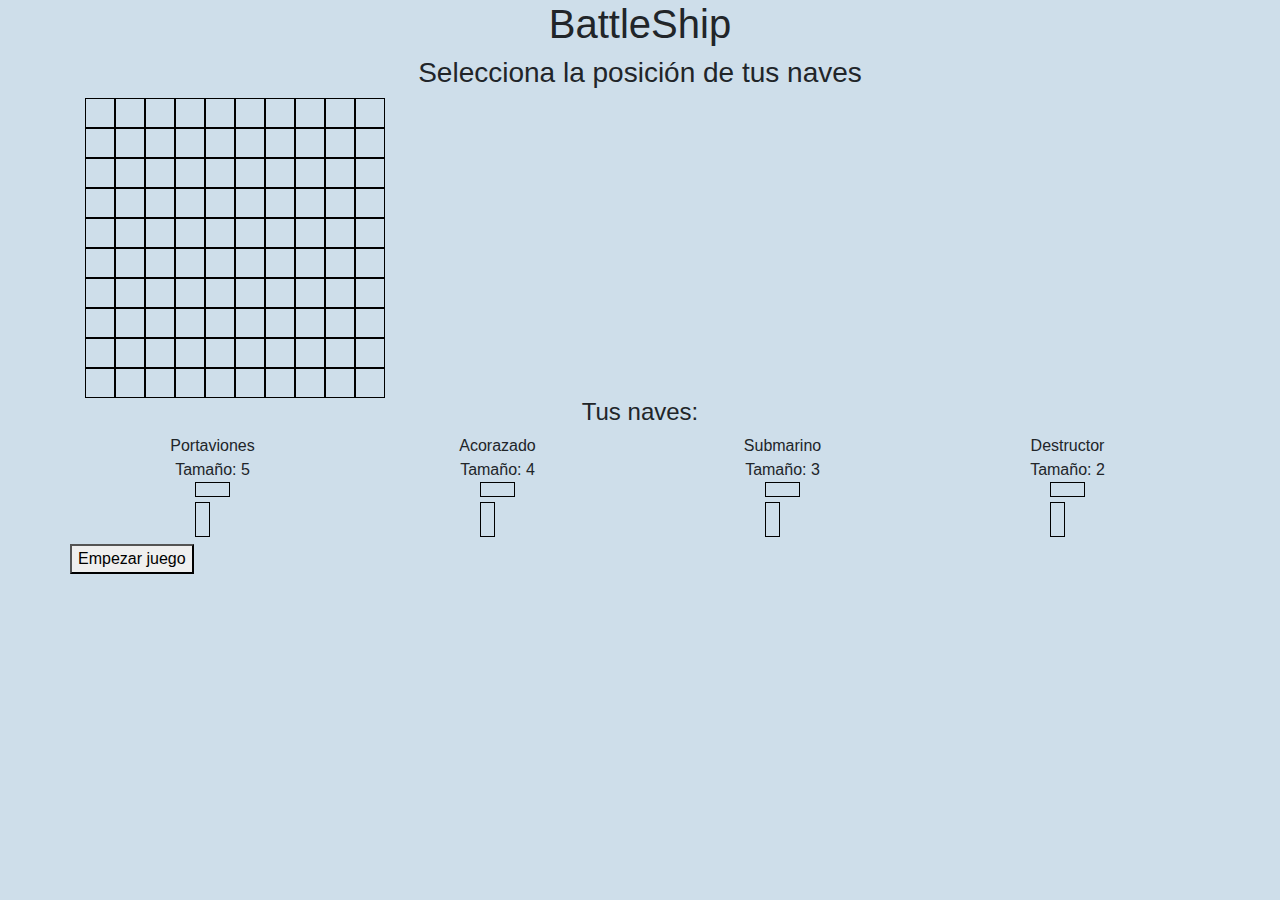
==== juego.html @ 2b5ef71c "juego" ====
<!DOCTYPE html>
<html>
    <head>
        <meta charset="UTF-8">
        <link rel="stylesheet" href="https://stackpath.bootstrapcdn.com/bootstrap/4.3.1/css/bootstrap.min.css" integrity="sha384-ggOyR0iXCbMQv3Xipma34MD+dH/1fQ784/j6cY/iJTQUOhcWr7x9JvoRxT2MZw1T" crossorigin="anonymous">
        <link rel="stylesheet" href="battle.css" type="text/css" />
        <title>BattleShip Game</title>
    </head>
    <body>
        <h1>BattleShip</h1>
        <h3>Selecciona la posición de tus naves</h3>
        <div class="container">
            <div class="row">
                <div class="col">
                    <div id="board">
                    </div>
                </div>
                <div class="col">
                    <div id="boardAttack">
                    </div>
                </div>
            </div>
            <h4>Tus naves:</h4>
            <div id="ships" class="row">
                <div class="col"> 
                    <div>
                        <span>Portaviones</span></br>
                        <span>Tamaño: 5</span>
                    </div>
                    <div class="position"></div>
                </div>
                <div class="col"> 
                    <div>
                        <span>Acorazado</span></br>
                        <span>Tamaño: 4</span>
                    </div>
                    <div class="position"></div>
                </div>
                <div class="col"> 
                    <div>
                        <span>Submarino</span></br>
                        <span>Tamaño: 3</span>
                    </div>
                    <div class="position"></div>
                </div>
                <div class="col"> 
                    <div>
                        <span>Destructor</span></br>
                        <span>Tamaño: 2</span>
                    </div>
                    <div class="position"></div>
                </div>           
            </div>
            <div class="row">
                <button id="button" onclick="startGame()">Empezar juego</button>
            </div>
        </div>
        <script type="text/javascript" src="battle.js"></script>
    </body>
</html>
---- battle.css ----
body{
    background-color: #CEDEEA;
    text-align: center;
}
#board{
    width: 300px;
    height: 300px;
}
.myRow{
    width: 300px;
    height: 30px;
}
.grid{
    width: 30px;
    height: 30px;
    border: black 0.5px solid;
    display: inline-block
}
.position{
    display: inline-block;
}
.horizontal{
    width: 35px;
    height: 15px;
    border: black 0.5px solid;
}
.vertical{
    width: 15px;
    height: 35px;
    border: black 0.5px solid;
    margin-top: 5px;
}
.selected{
    background-color: blue;
}
.hit{
    background-color: red;
}
.miss{
    background-color: gray;
}
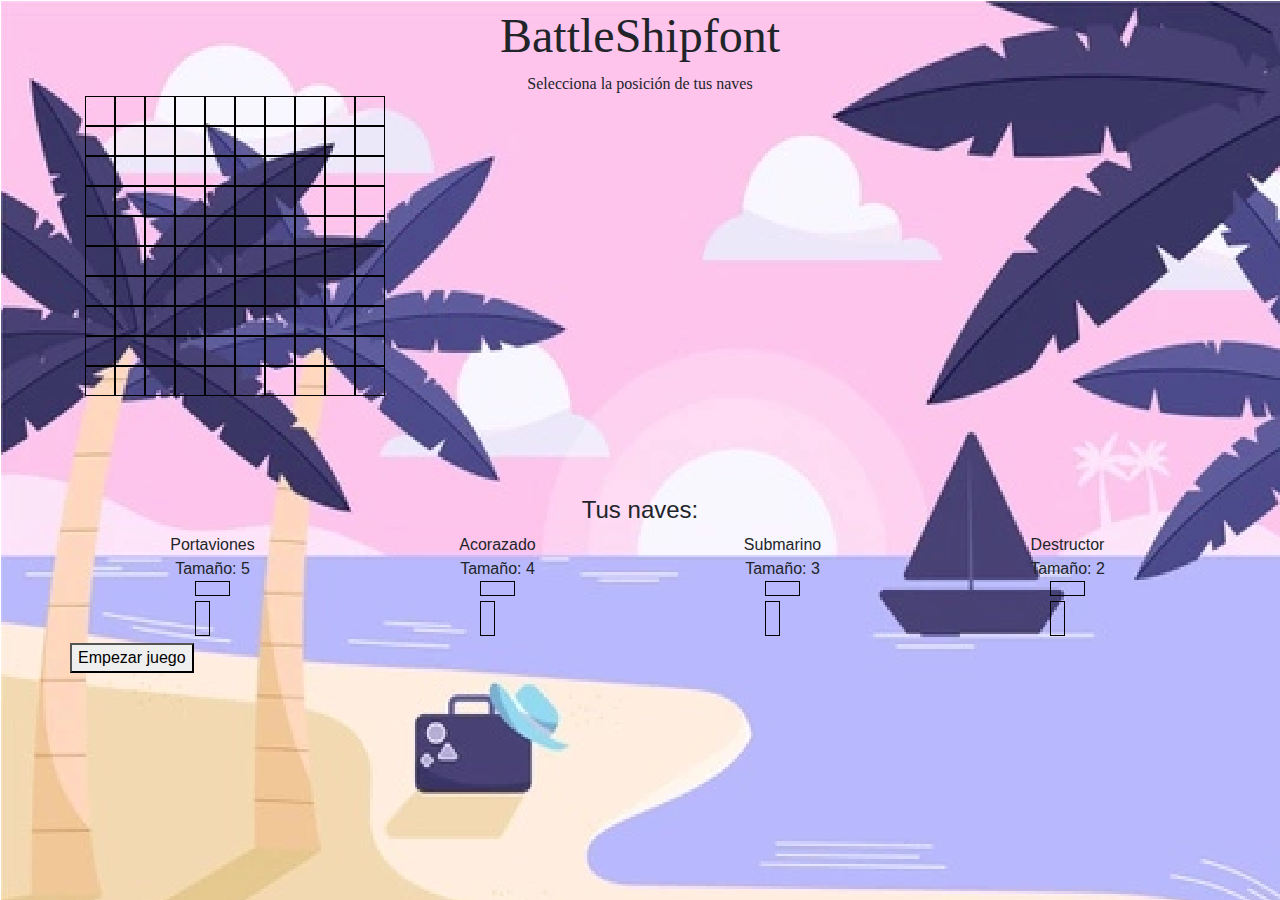
==== commit 79b81c1e: "cambios m" ====
--- a/juego.html
+++ b/juego.html
@@ -3,12 +3,13 @@
     <head>
         <meta charset="UTF-8">
         <link rel="stylesheet" href="https://stackpath.bootstrapcdn.com/bootstrap/4.3.1/css/bootstrap.min.css" integrity="sha384-ggOyR0iXCbMQv3Xipma34MD+dH/1fQ784/j6cY/iJTQUOhcWr7x9JvoRxT2MZw1T" crossorigin="anonymous">
-        <link rel="stylesheet" href="battle.css" type="text/css" />
+        <link rel="stylesheet" href="./css/battle.css" type="text/css" />
         <title>BattleShip Game</title>
     </head>
-    <body>
-        <h1>BattleShip</h1>
-        <h3>Selecciona la posición de tus naves</h3>
+    <body style="background-image: url('images/fondito.png');">
+        <font size="20"; face="impact" > BattleShipfont </font>
+        <br>
+        <font face="impact">Selecciona la posición de tus naves</font>
         <div class="container">
             <div class="row">
                 <div class="col">
@@ -55,6 +56,6 @@
                 <button id="button" onclick="startGame()">Empezar juego</button>
             </div>
         </div>
-        <script type="text/javascript" src="battle.js"></script>
+        <script type="text/javascript" src="./js/battle.js"></script>
     </body>
 </html>--- a/css/battle.css
+++ b/css/battle.css
@@ -0,0 +1,41 @@
+body{
+    background-color: #1285e9;
+    text-align: center;
+}
+#board{
+    width: 700px;
+    height: 400px;
+}
+.myRow{
+    width: 300px;
+    height: 30px;
+}
+.grid{
+    width: 30px;
+    height: 30px;
+    border: black 0.5px solid;
+    display: inline-block
+}
+.position{
+    display: inline-block;
+}
+.horizontal{
+    width: 35px;
+    height: 15px;
+    border: black 0.5px solid;
+}
+.vertical{
+    width: 15px;
+    height: 35px;
+    border: black 0.5px solid;
+    margin-top: 5px;
+}
+.selected{
+    background-color: rgb(65, 3, 94);
+}
+.hit{
+    background-color: rgb(247, 243, 8);
+}
+.miss{
+    background-color: rgb(85, 76, 76);
+}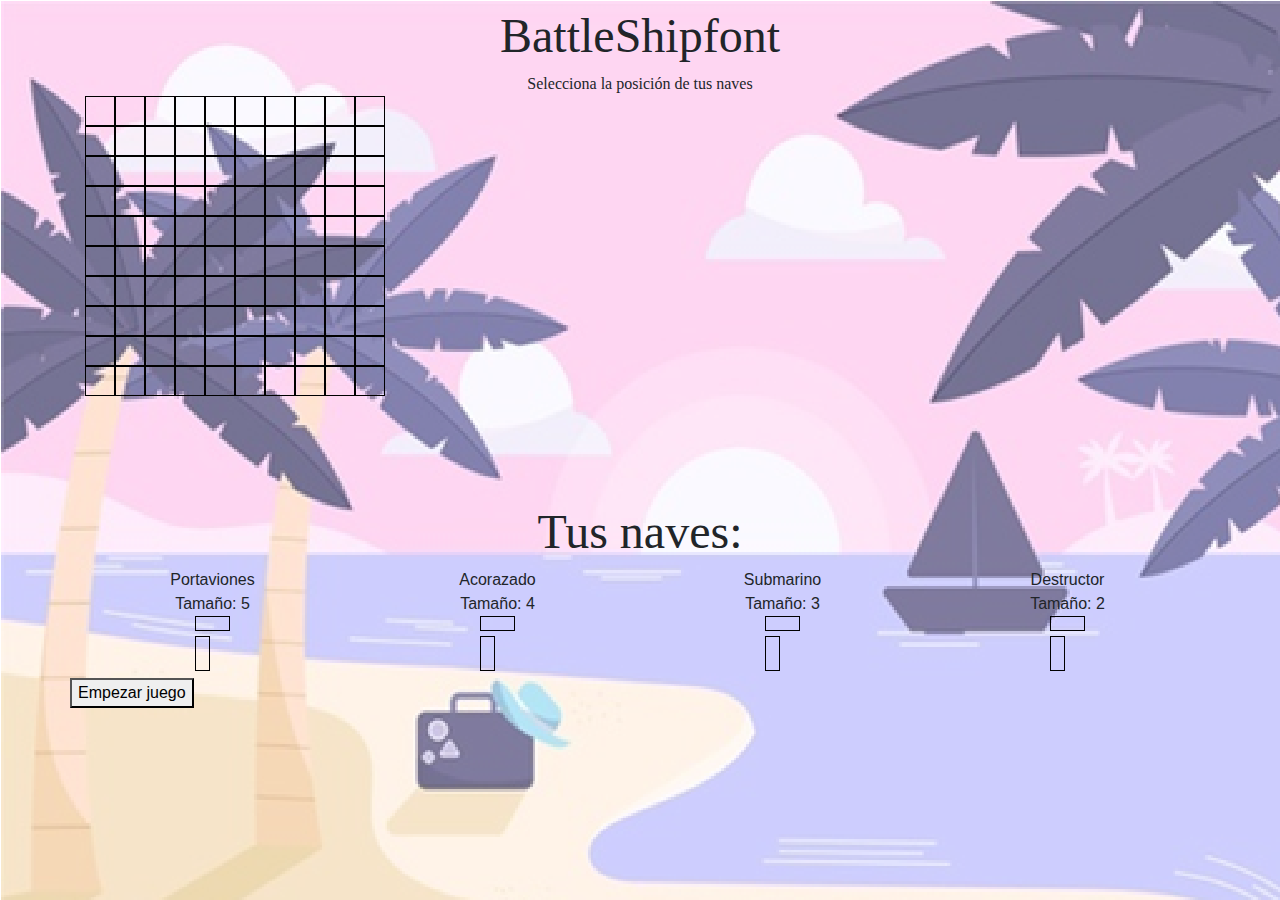
==== commit 0ee38405: "cambios m de new" ====
--- a/juego.html
+++ b/juego.html
@@ -21,33 +21,33 @@
                     </div>
                 </div>
             </div>
-            <h4>Tus naves:</h4>
+            <font face="impact"; size="7">Tus naves:</font>
             <div id="ships" class="row">
                 <div class="col"> 
                     <div>
-                        <span>Portaviones</span></br>
-                        <span>Tamaño: 5</span>
+                        <span face="impact">Portaviones</span></br>
+                        <span face="impact">Tamaño: 5</span>
                     </div>
                     <div class="position"></div>
                 </div>
                 <div class="col"> 
                     <div>
-                        <span>Acorazado</span></br>
+                        <span face="impact">Acorazado</span></br>
                         <span>Tamaño: 4</span>
                     </div>
                     <div class="position"></div>
                 </div>
                 <div class="col"> 
                     <div>
-                        <span>Submarino</span></br>
-                        <span>Tamaño: 3</span>
+                        <span face="impact">Submarino</span></br>
+                        <span face="impact">Tamaño: 3</span>
                     </div>
                     <div class="position"></div>
                 </div>
                 <div class="col"> 
                     <div>
-                        <span>Destructor</span></br>
-                        <span>Tamaño: 2</span>
+                        <span face="impact">Destructor</span></br>
+                        <span face="impact">Tamaño: 2</span>
                     </div>
                     <div class="position"></div>
                 </div>           
